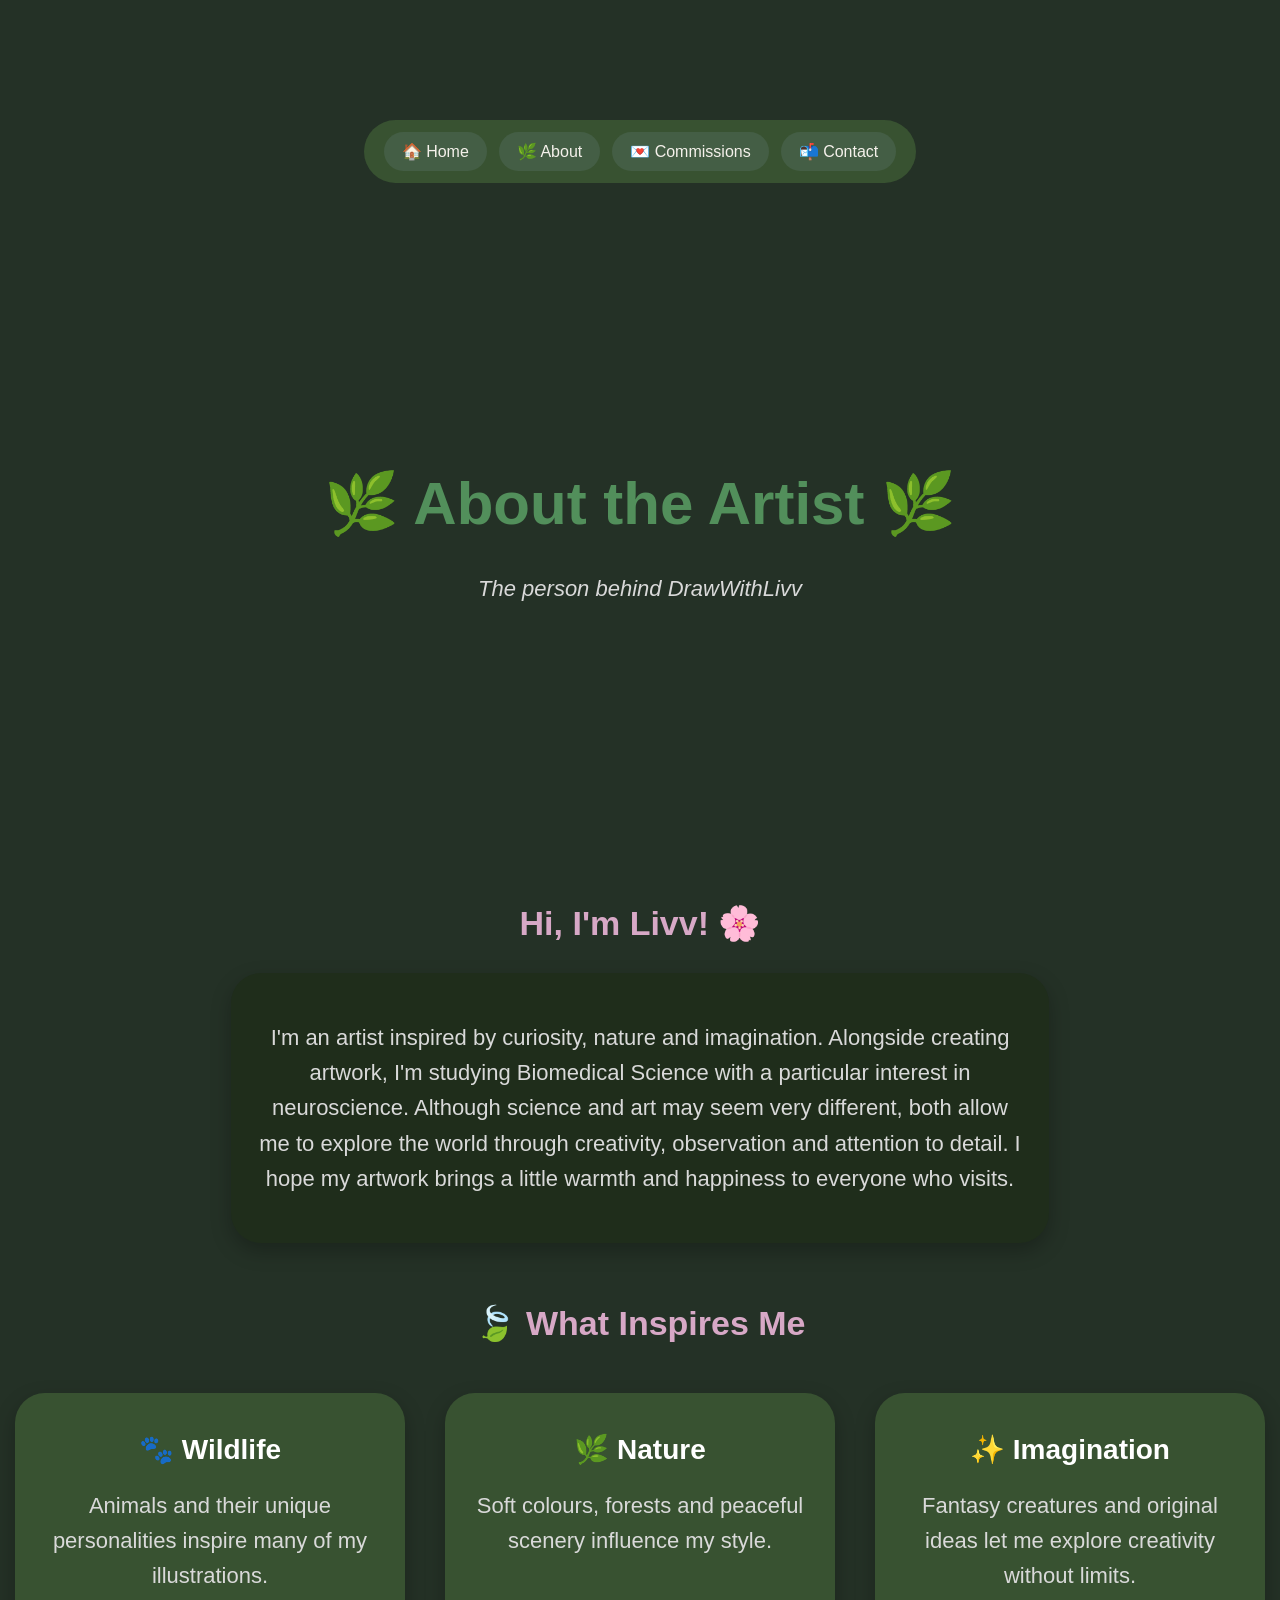
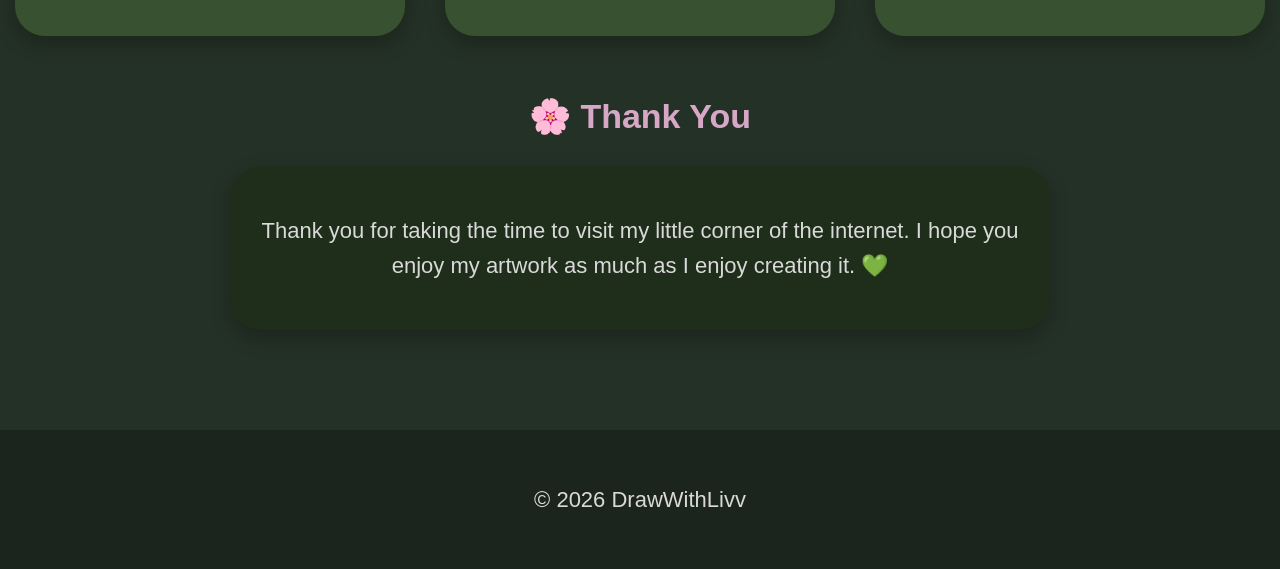
==== about.html @ d8d6efe6 "First website!" ====
<!DOCTYPE html>
<html lang="en">

<head>

<meta charset="UTF-8">

<meta name="viewport" content="width=device-width, initial-scale=1.0">

<title>About | DrawWithLivv</title>

<link rel="stylesheet" href="style.css">

</head>

<body>

<nav>

<a href="index.html">🏠 Home</a>

<a href="about.html">🌿 About</a>

<a href="commissions.html">💌 Commissions</a>

<a href="index.html#contact">📬 Contact</a>

</nav>

<header class="hero">

<h1>🌿 About the Artist 🌿</h1>

<p class="tagline">

The person behind DrawWithLivv

</p>

</header>

<section>

<h2>Hi, I'm Livv! 🌸</h2>

<div class="note">

<p>

I'm an artist inspired by curiosity, nature and imagination.

Alongside creating artwork, I'm studying Biomedical Science with a particular interest in neuroscience.

Although science and art may seem very different, both allow me to explore the world through creativity, observation and attention to detail.

I hope my artwork brings a little warmth and happiness to everyone who visits.

</p>

</div>

</section>

<section>

<h2>🍃 What Inspires Me</h2>

<div class="gallery">

<div class="artwork">

<h3>🐾 Wildlife</h3>

<p>

Animals and their unique personalities inspire many of my illustrations.

</p>

</div>

<div class="artwork">

<h3>🌿 Nature</h3>

<p>

Soft colours, forests and peaceful scenery influence my style.

</p>

</div>

<div class="artwork">

<h3>✨ Imagination</h3>

<p>

Fantasy creatures and original ideas let me explore creativity without limits.

</p>

</div>

</div>

</section>

<section>

<h2>🌸 Thank You</h2>

<div class="note">

<p>

Thank you for taking the time to visit my little corner of the internet.

I hope you enjoy my artwork as much as I enjoy creating it.

💚

</p>

</div>

</section>

<footer>

<p>

© 2026 DrawWithLivv

</p>

</footer>

</body>

</html>
---- style.css ----
/* ---------- GENERAL ---------- */

html{
    scroll-behavior:smooth;
}

body{
    background-color:#243126;
    color:#d9d9d9;

    font-family:Arial, sans-serif;

    text-align:center;

    margin:0;

    padding-top:100px;
}
body{
    font-family:'Quicksand', sans-serif;
}
note{

    max-width:800px;

    margin:50px auto;

    padding:40px;

    background:#385231;

    border-radius:30px;

    box-shadow:0 10px 25px rgba(0,0,0,0.2);

}

/* ---------- HEADER ---------- */

header{
    margin-top:30px;
    margin-bottom:60px;
}

h1{
    font-size:60px;
    color:#528f5b;
    margin-bottom:10px;
}

.tagline{
    font-size:22px;
    font-style:italic;
    color:#d9d9d9;
}
.hero{

    min-height:70vh;

    display:flex;

    flex-direction:column;

    justify-content:center;

    align-items:center;

}
.hero-button{

    margin-top:30px;

    background:#5b7d5f;

    color:white;

    padding:15px 30px;

    border-radius:999px;

    text-decoration:none;

    font-size:20px;

    transition:0.3s;

}
.hero-button:hover{

    background:#6d9472;

    transform:translateY(-3px);

}


/* ---------- HEADINGS ---------- */

h2{
    color:#d7a8c6;
    font-size:34px;
    margin-top:60px;
}

h3{
    color:#ffffff;
    font-size:28px;
}

.divider{

    font-size:28px;

    margin:70px 0;

}
/* ---------- TEXT ---------- */

p{
    font-size:22px;
    line-height:1.6;
    color:#d9d9d9;
}
.intro-box{

    max-width: 850px;

    margin: 40px auto;

    padding: 35px;

    background-color: #385231;

    border-radius: 30px;

    line-height: 1.8;

}


/* ---------- NAVIGATION ---------- */

nav{

    position:sticky;

    top:0;

    z-index:1000;

    display:flex;

    justify-content:center;

    flex-wrap:wrap;

    gap:12px;

    background:#385231;

    padding:12px 20px;

    border-radius:999px;

    width:fit-content;

    max-width:90%;

    margin:20px auto;

}

nav a{

    background:#445e45;

    color:#f5f1eb;

    padding:10px 18px;

    border-radius:999px;

    text-decoration:none;

    transition:0.3s;

}

nav a:hover{

    background:#6d9472;

    transform:translateY(-2px);

}



/* ---------- GALLERY ---------- */

.gallery{

    display:flex;

    justify-content:center;

    flex-wrap:wrap;

    gap:40px;

    margin-top:50px;

}


/* ---------- ARTWORK CARDS ---------- */

.artwork{

    width:350px;

    background:#385231;

    border-radius:30px;

    padding:20px;

    transition:0.3s;

    box-shadow:0 8px 20px rgba(0,0,0,0.25);

}

.artwork:hover{

    transform:translateY(-8px);

    box-shadow:0 15px 35px rgba(0,0,0,0.35);

}
.badge{

    display:inline-block;

    padding:8px 18px;

    border-radius:999px;

    font-weight:bold;

    margin-bottom:15px;

}
.finished{

    background:#6d9472;

    color:white;

}
.wip{

    background:#cfa7bd;

    color:white;

}
.artwork h3{

    margin-top:20px;

    margin-bottom:10px;

}
.hero-button{

border-radius:999px;

transition:0.3s;

}
.hero-button:hover{

transform:translateY(-3px);

}

/* ---------- IMAGES ---------- */

.artwork img{

    width:100%;

    border-radius:20px;

    transition:0.4s;

}

.artwork:hover img{

    transform:scale(1.03);

}
.artwork img{

    margin-top:10px;

}

/* ---------- LITTLE STATUS BOX ---------- */

.work-status{

    background:#2d4128;

    width:80%;

    margin:0 auto 20px;

    padding:15px;

    border-radius:20px;

}


/* ---------- NOTE BOXES ---------- */

.note{

    background:#1f2d1b;

    width:60%;

    margin:30px auto;

    padding:25px;

    border-radius:30px;

    box-shadow:0 8px 20px rgba(0,0,0,0.25);

}
/* ---------- FOOTER ---------- */

footer{

    margin-top:100px;

    padding:30px;

    background:#1b241d;

    color:#f2eee7;

    font-size:16px;

}
/* ---------- MEDIA QUERIES ---------- */
#contact a{

    color:#f5f1eb;

    text-decoration:none;

    font-weight:bold;

    transition:0.3s;

}
#contact a:hover{

    color:#e9bfd7;

}
@media (max-width: 768px) {

    nav {

        border-radius: 20px;

        padding: 15px;

    }

    nav a {

        font-size: 16px;

        margin: 5px;

    }

}
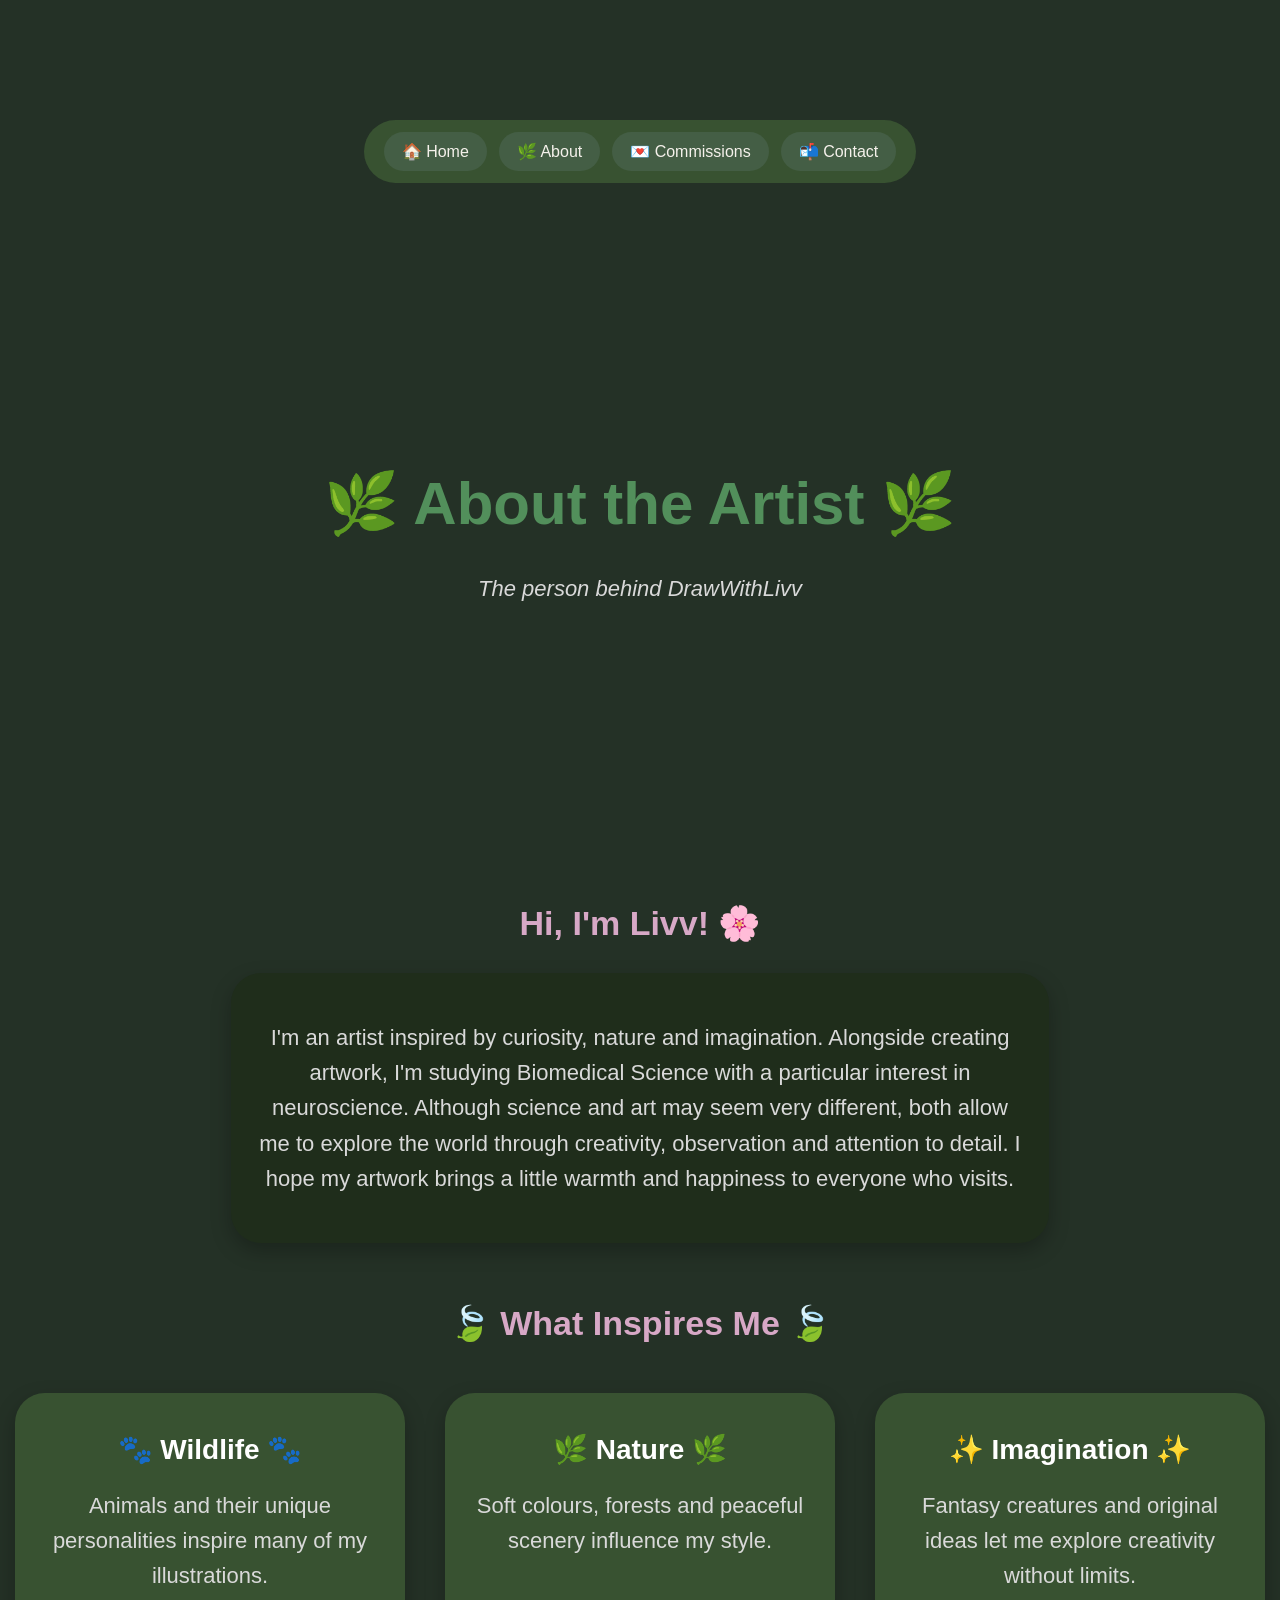
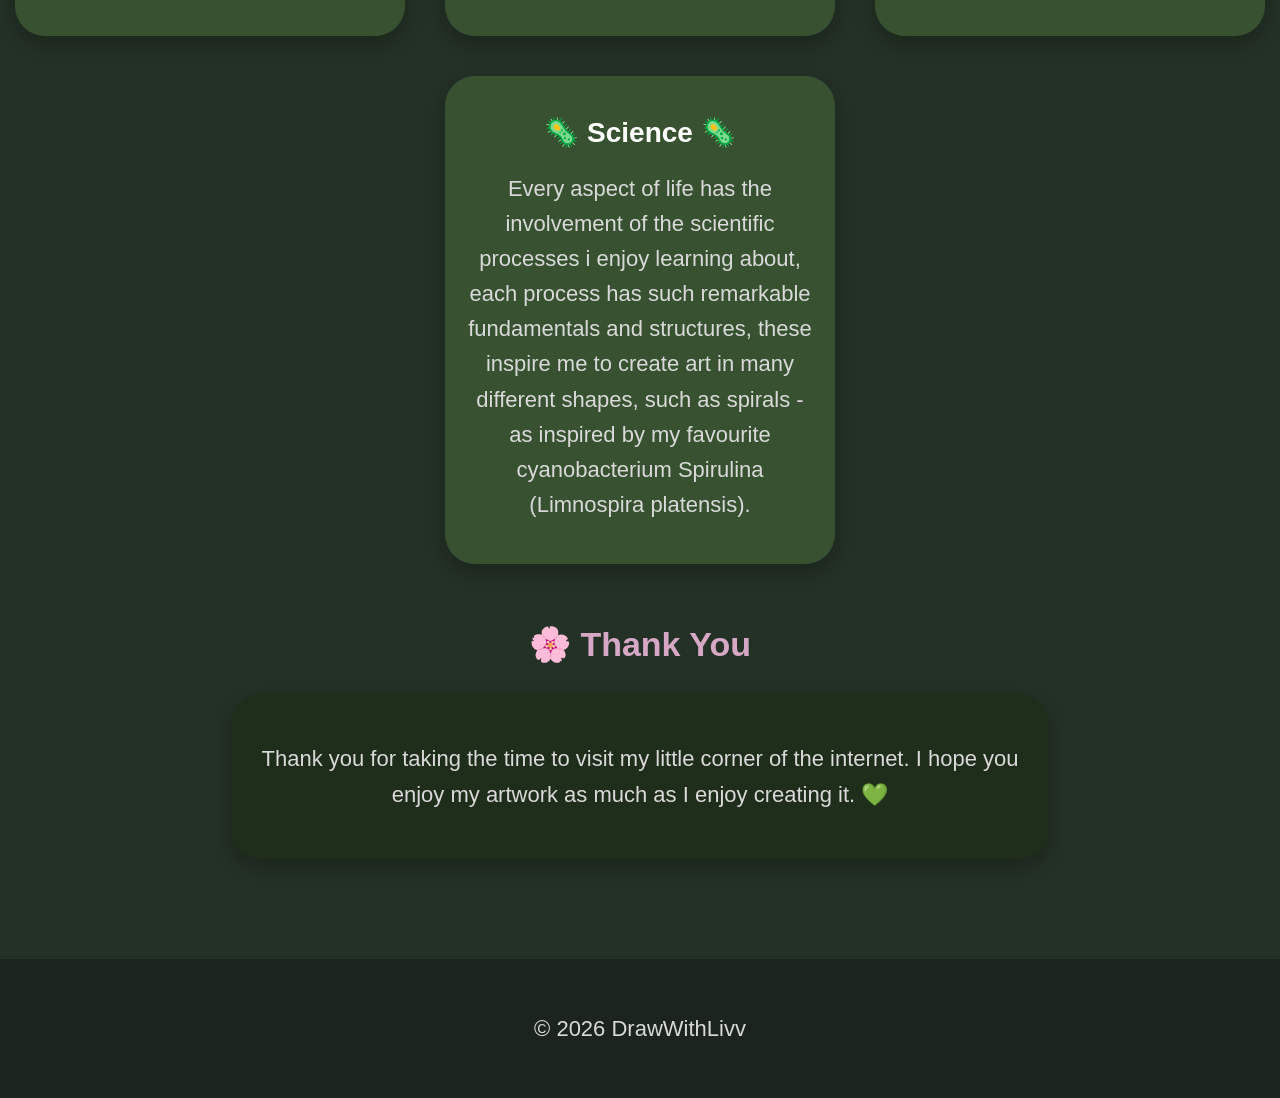
==== commit 85a54319: "Update About page with new science inspiration section Added a new section about science as an inspi" ====
--- a/about.html
+++ b/about.html
@@ -63,13 +63,13 @@
 
 <section>
 
-<h2>🍃 What Inspires Me</h2>
+<h2>🍃 What Inspires Me 🍃</h2>
 
 <div class="gallery">
 
 <div class="artwork">
 
-<h3>🐾 Wildlife</h3>
+<h3>🐾 Wildlife 🐾</h3>
 
 <p>
 
@@ -81,7 +81,7 @@
 
 <div class="artwork">
 
-<h3>🌿 Nature</h3>
+<h3>🌿 Nature 🌿</h3>
 
 <p>
 
@@ -93,7 +93,7 @@
 
 <div class="artwork">
 
-<h3>✨ Imagination</h3>
+<h3>✨ Imagination ✨</h3>
 
 <p>
 
@@ -102,6 +102,19 @@
 </p>
 
 </div>
+
+<div class="artwork">
+
+<h3>🦠 Science 🦠 </h3>
+
+<p>
+
+Every aspect of life has the involvement of the scientific processes i enjoy learning about, each process has such remarkable fundamentals and structures, these inspire me to create art in many different shapes, such as spirals - as inspired by my favourite cyanobacterium Spirulina (Limnospira platensis).
+
+</p>
+
+</div>
+
 
 </div>
 
@@ -139,4 +152,4 @@
 
 </body>
 
-</html>+</html>
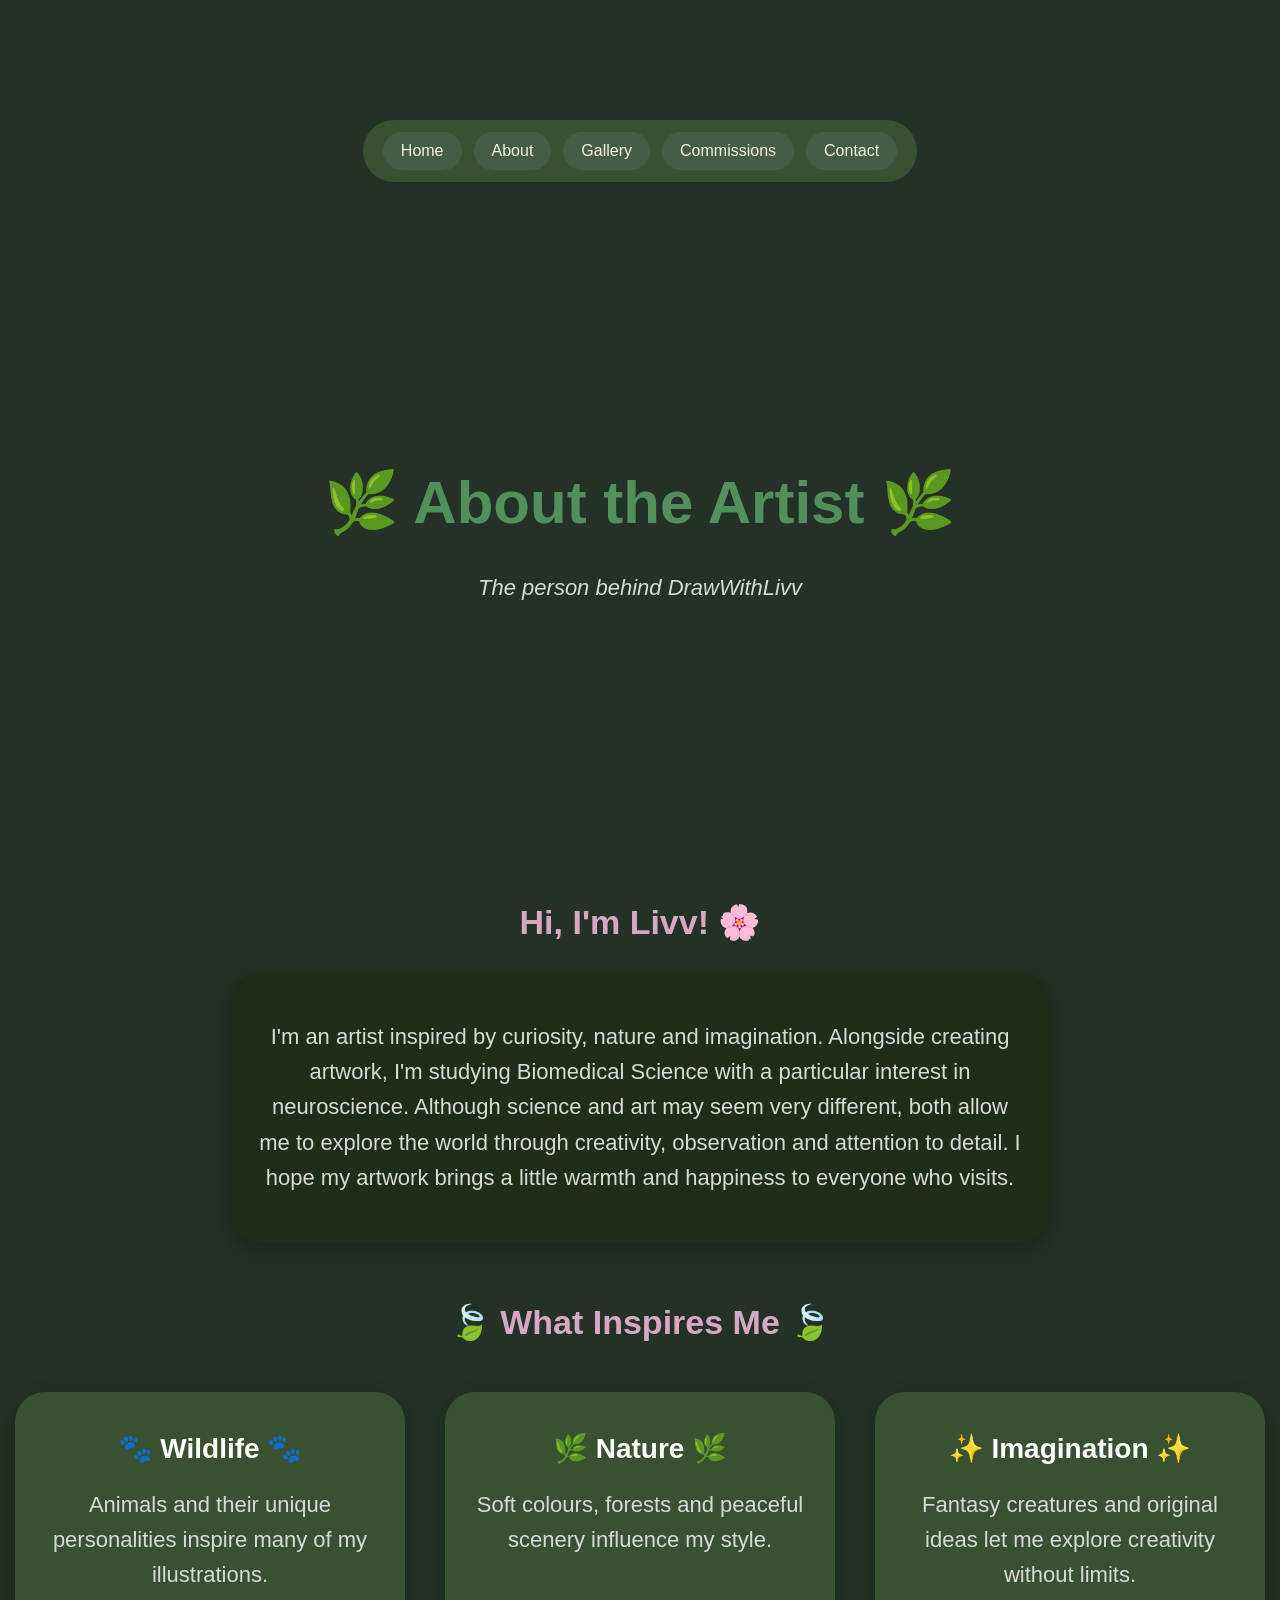
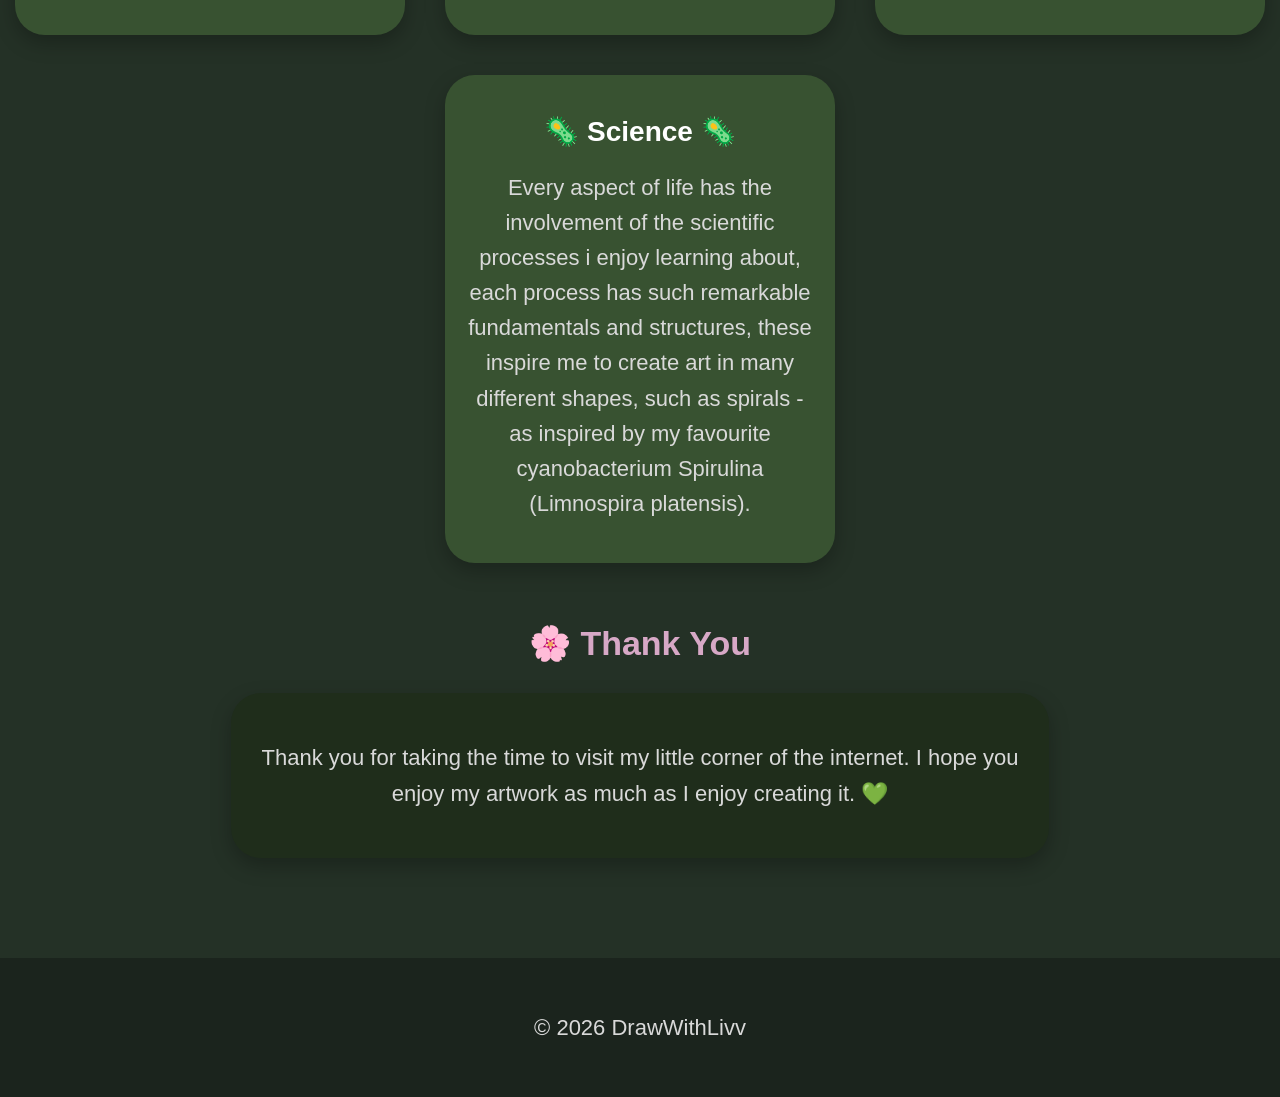
==== commit 62cf9b60: "Update about.html" ====
--- a/about.html
+++ b/about.html
@@ -16,15 +16,11 @@
 <body>
 
 <nav>
-
-<a href="index.html">🏠 Home</a>
-
-<a href="about.html">🌿 About</a>
-
-<a href="commissions.html">💌 Commissions</a>
-
-<a href="index.html#contact">📬 Contact</a>
-
+    <a href="index.html">Home</a>
+    <a href="about.html">About</a>
+    <a href="gallery.html">Gallery</a>
+    <a href="commission.html">Commissions</a>
+    <a href="index.html#contact">Contact</a>
 </nav>
 
 <header class="hero">
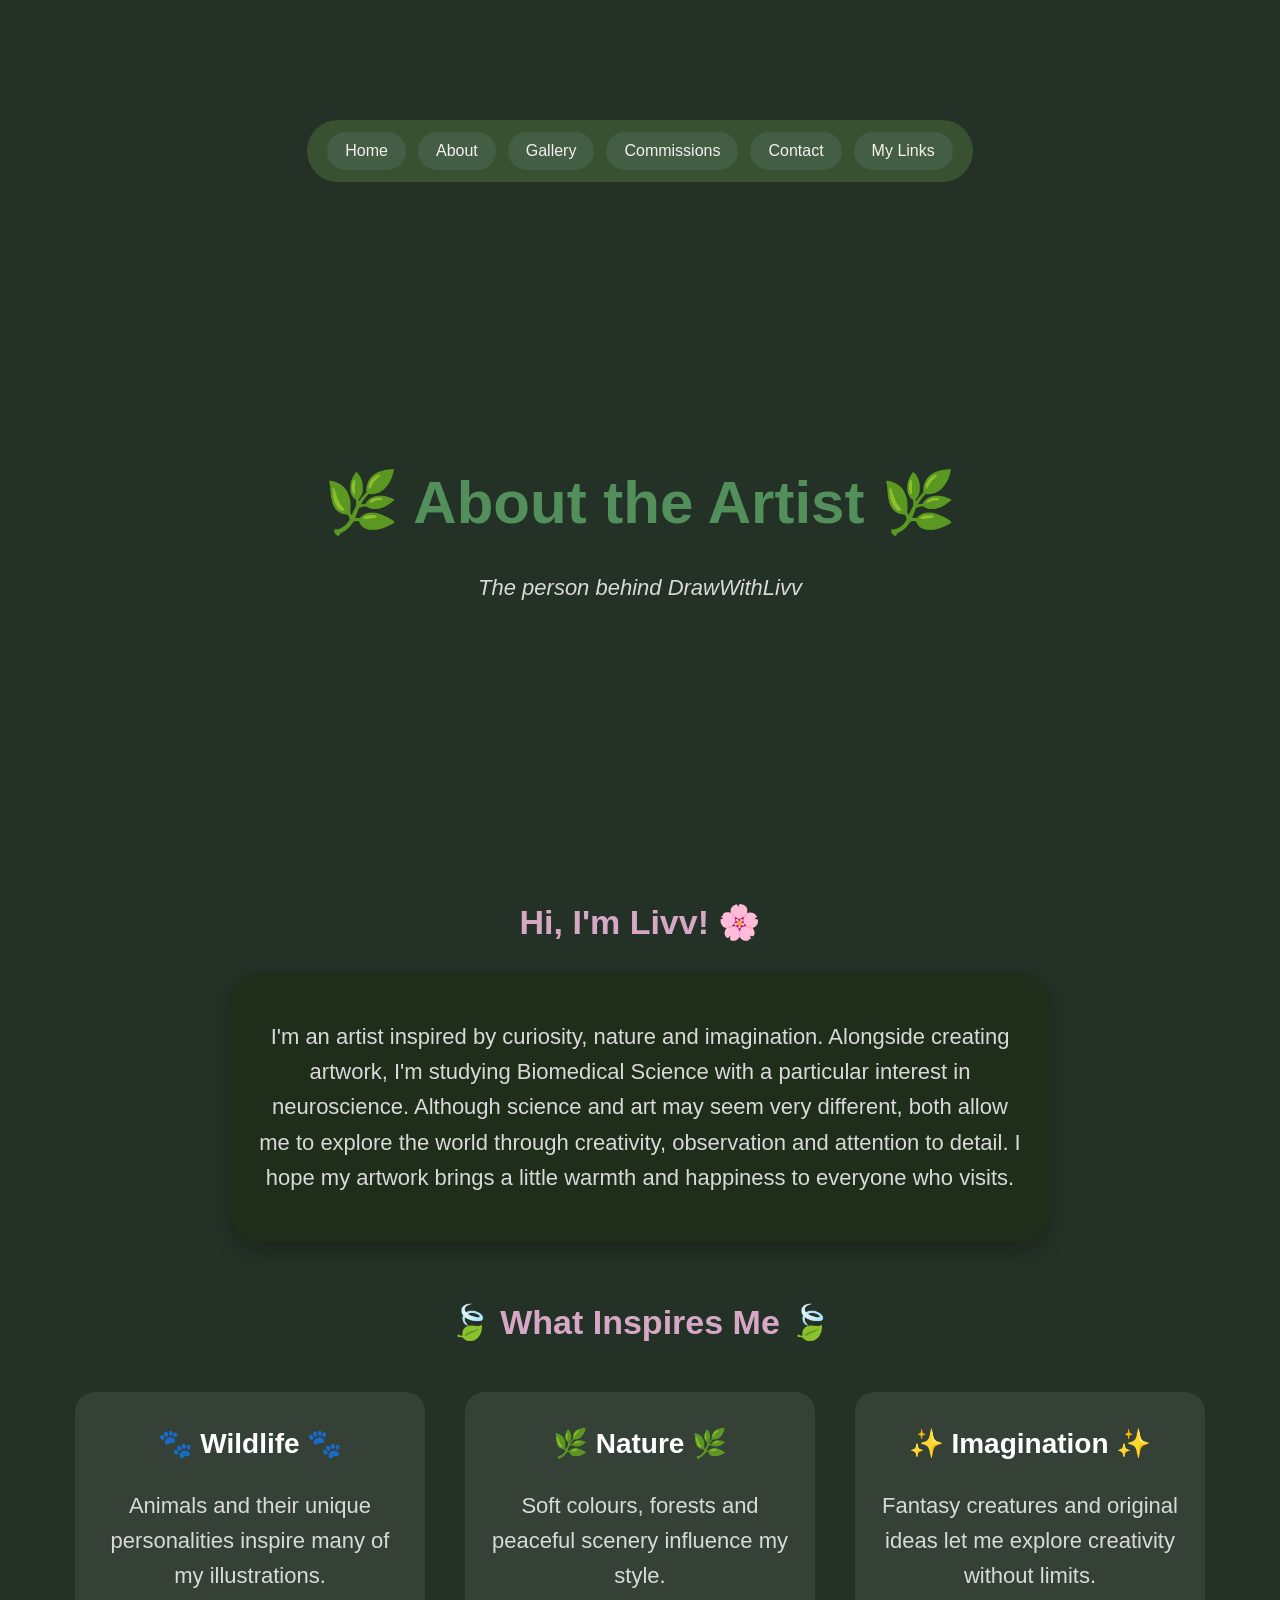
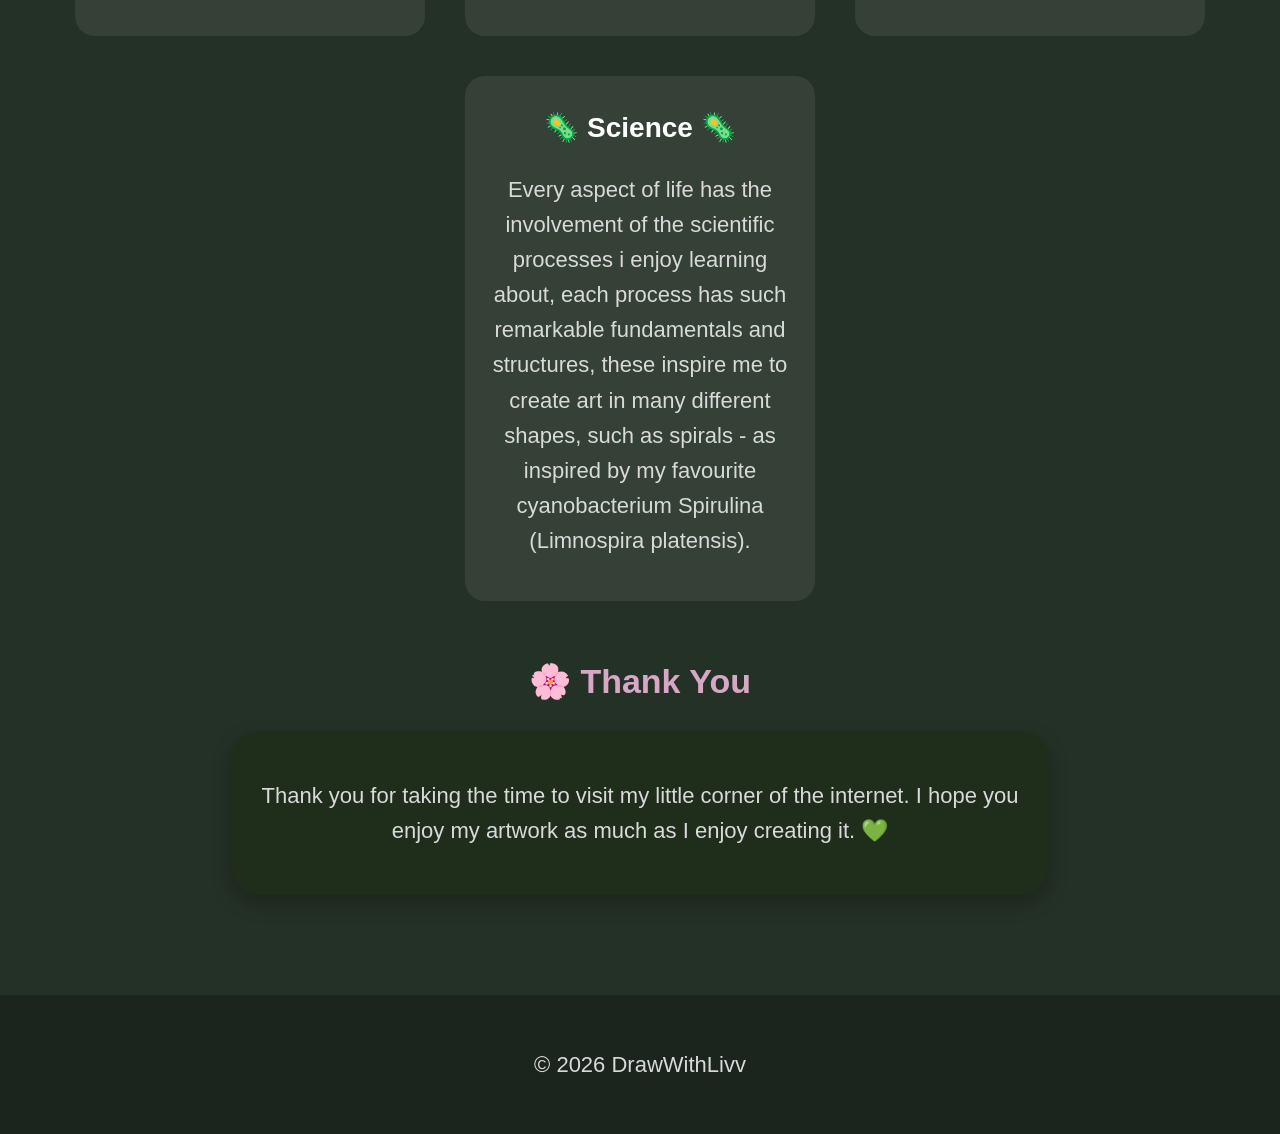
==== commit 91f124f7: "Update navigation to include 'My Links' Added a link to 'My Links' in the navigation." ====
--- a/about.html
+++ b/about.html
@@ -2,7 +2,15 @@
 <html lang="en">
 
 <head>
+<!-- Google tag (gtag.js) -->
+<script async src="https://www.googletagmanager.com/gtag/js?id=G-Z549JHGPP0"></script>
+<script>
+  window.dataLayer = window.dataLayer || [];
+  function gtag(){dataLayer.push(arguments);}
+  gtag('js', new Date());
 
+  gtag('config', 'G-Z549JHGPP0');
+</script>
 <meta charset="UTF-8">
 
 <meta name="viewport" content="width=device-width, initial-scale=1.0">
@@ -18,11 +26,11 @@
 <nav>
     <a href="index.html">Home</a>
     <a href="about.html">About</a>
-    <a href="gallery.html">Gallery</a>
-    <a href="commission.html">Commissions</a>
+    <a href="index.html#art">Gallery</a>
+    <a href="commissions.html">Commissions</a>
     <a href="index.html#contact">Contact</a>
+   <a href="links.html">My Links</a>
 </nav>
-
 <header class="hero">
 
 <h1>🌿 About the Artist 🌿</h1>
--- a/style.css
+++ b/style.css
@@ -212,78 +212,109 @@
 
 }
 
-
-/* ---------- ARTWORK CARDS ---------- */
-
-.artwork{
-
-    width:350px;
-
-    background:#385231;
-
-    border-radius:30px;
-
-    padding:20px;
-
-    transition:0.3s;
-
-    box-shadow:0 8px 20px rgba(0,0,0,0.25);
-
-}
-
-.artwork:hover{
-
-    transform:translateY(-8px);
-
-    box-shadow:0 15px 35px rgba(0,0,0,0.35);
-
-}
-.badge{
-
-    display:inline-block;
-
-    padding:8px 18px;
-
-    border-radius:999px;
-
-    font-weight:bold;
-
-    margin-bottom:15px;
-
-}
-.finished{
-
-    background:#6d9472;
-
-    color:white;
-
-}
-.wip{
-
-    background:#cfa7bd;
-
-    color:white;
-
-}
-.artwork h3{
-
-    margin-top:20px;
-
-    margin-bottom:10px;
-
-}
-.hero-button{
-
-border-radius:999px;
-
-transition:0.3s;
-
-}
-.hero-button:hover{
-
-transform:translateY(-3px);
-
-}
+/* ==============================
+   ARTWORK CARDS
+   ============================== */
+
+.artwork {
+    width: 350px;
+    background: rgba(255, 255, 255, 0.08);
+    border-radius: 20px;
+    padding: 20px;
+    box-sizing: border-box;
+    transition: 0.3s ease;
+}
+
+.artwork:hover {
+    transform: translateY(-5px);
+}
+
+
+/* ==============================
+   IMAGE CONTAINER
+   ============================== */
+
+.image-container {
+    width: 100%;
+    display: flex;
+    align-items: center;
+    justify-content: center;
+}
+
+.image-wrapper {
+    position: relative;
+    display: inline-block;
+    max-width: 100%;
+    max-height: 500px;
+    line-height: 0;
+}
+
+
+/* ==============================
+   GALLERY IMAGE
+   ============================== */
+
+.gallery-image {
+    display: block;
+    width: auto;
+    height: auto;
+    max-width: 100%;
+    max-height: 500px;
+    border-radius: 20px;
+    cursor: pointer;
+    transition: 0.4s;
+}
+
+
+/* ==============================
+   WATERMARK
+   ============================== */
+
+.watermark {
+    position: absolute;
+    bottom: 8px;
+    right: 10px;
+
+    color: white;
+    font-size: 13px;
+    font-style: italic;
+    font-weight: normal;
+
+    opacity: 0.7;
+
+    text-shadow: 1px 1px 4px rgba(0, 0, 0, 0.8);
+
+    pointer-events: none;
+    user-select: none;
+    z-index: 10;
+}
+
+
+/* ==============================
+   ARTWORK TEXT
+   ============================== */
+
+.artwork h3 {
+    margin-top: 15px;
+}
+
+.artwork p {
+    margin-top: 8px;
+}
+
+
+/* ==============================
+   GALLERY LAYOUT
+   ============================== */
+
+.gallery {
+    display: flex;
+    justify-content: center;
+    flex-wrap: wrap;
+    gap: 40px;
+    margin-top: 50px;
+}
+
 
 /* ---------- IMAGES ---------- */
 
@@ -306,6 +337,10 @@
 
     margin-top:10px;
 
+}
+.artwork img {
+    user-select: none;
+    -webkit-user-drag: none;
 }
 
 /* ---------- LITTLE STATUS BOX ---------- */
@@ -393,3 +428,249 @@
     }
 
 }
+
+
+/* ========================================
+   WORK STATUS
+   ======================================== */
+
+.work-status {
+    margin-bottom: 8px;
+}
+
+
+/* ========================================
+   MOBILE WATERMARK
+   ======================================== */
+
+@media (max-width: 600px) {
+
+    .watermark {
+        bottom: 8px;
+        right: 8px;
+        font-size: 11px;
+    }
+
+}
+ /* =========================================
+    GALLERY IMAGE
+    ========================================= */
+
+.image-container {
+    position: relative;
+    width: 100%;
+    overflow: hidden;
+}
+
+.gallery-image {
+    display: block;
+    width: 100%;
+    height: auto;
+    cursor: pointer;
+}
+
+
+/* =========================================
+   GALLERY WATERMARK
+   ========================================= */
+
+.watermark {
+    position: absolute;
+
+    bottom: 10px;
+    right: 12px;
+
+    color: white;
+    font-size: 13px;
+    font-style: italic;
+
+    opacity: 0.7;
+
+    text-shadow:
+        1px 1px 4px rgba(0, 0, 0, 0.8);
+
+    pointer-events: none;
+    user-select: none;
+
+    z-index: 5;
+}
+
+
+/* =========================================
+   FULL-SCREEN IMAGE VIEWER
+   ========================================= */
+
+.image-viewer {
+    position: fixed;
+
+    inset: 0;
+
+    width: 100%;
+    height: 100%;
+
+    background: rgba(0, 0, 0, 0.92);
+
+    display: none;
+
+    align-items: center;
+    justify-content: center;
+
+    padding: 30px;
+
+    box-sizing: border-box;
+
+    z-index: 9999;
+}
+
+
+/* When opened */
+
+.image-viewer.active {
+    display: flex;
+}
+
+
+/* =========================================
+   LARGE IMAGE
+   ========================================= */
+
+.viewer-image-container {
+    position: relative;
+
+    max-width: 95vw;
+    max-height: 90vh;
+
+    display: flex;
+
+    align-items: center;
+    justify-content: center;
+}
+
+
+.viewer-image-container img {
+    display: block;
+
+    max-width: 95vw;
+    max-height: 90vh;
+
+    width: auto;
+    height: auto;
+
+    object-fit: contain;
+
+    user-select: none;
+    -webkit-user-drag: none;
+}
+
+
+/* =========================================
+   VIEWER WATERMARK
+   ========================================= */
+
+.viewer-watermark {
+    position: absolute;
+
+    bottom: 12px;
+    right: 15px;
+
+    color: white;
+
+    font-size: 16px;
+    font-style: italic;
+
+    opacity: 0.7;
+
+    text-shadow:
+        1px 1px 5px rgba(0, 0, 0, 0.9);
+
+    pointer-events: none;
+    user-select: none;
+
+    z-index: 10;
+}
+
+
+/* =========================================
+   CLOSE BUTTON
+   ========================================= */
+
+.close-viewer {
+    position: absolute;
+
+    top: 20px;
+    right: 25px;
+
+    width: 45px;
+    height: 45px;
+
+    border: none;
+    border-radius: 50%;
+
+    background: rgba(255, 255, 255, 0.15);
+
+    color: white;
+
+    font-size: 32px;
+    line-height: 40px;
+
+    cursor: pointer;
+
+    z-index: 10000;
+}
+
+
+.close-viewer:hover {
+    background: rgba(255, 255, 255, 0.3);
+}
+
+
+/* =========================================
+   MOBILE
+   ========================================= */
+
+@media (max-width: 600px) {
+
+    .image-viewer {
+        padding: 15px;
+    }
+
+    .viewer-image-container {
+        max-width: 100vw;
+        max-height: 90vh;
+    }
+
+    .viewer-image-container img {
+        max-width: 100vw;
+        max-height: 90vh;
+    }
+
+    .viewer-watermark {
+        bottom: 8px;
+        right: 10px;
+        font-size: 12px;
+    }
+
+    .watermark {
+        bottom: 7px;
+        right: 8px;
+        font-size: 11px;
+    }
+
+    .close-viewer {
+        top: 12px;
+        right: 12px;
+
+        width: 40px;
+        height: 40px;
+
+        font-size: 28px;
+    }
+
+}
+
+
+/* Prevent scrolling behind viewer */
+
+body.viewer-open {
+    overflow: hidden;
+}
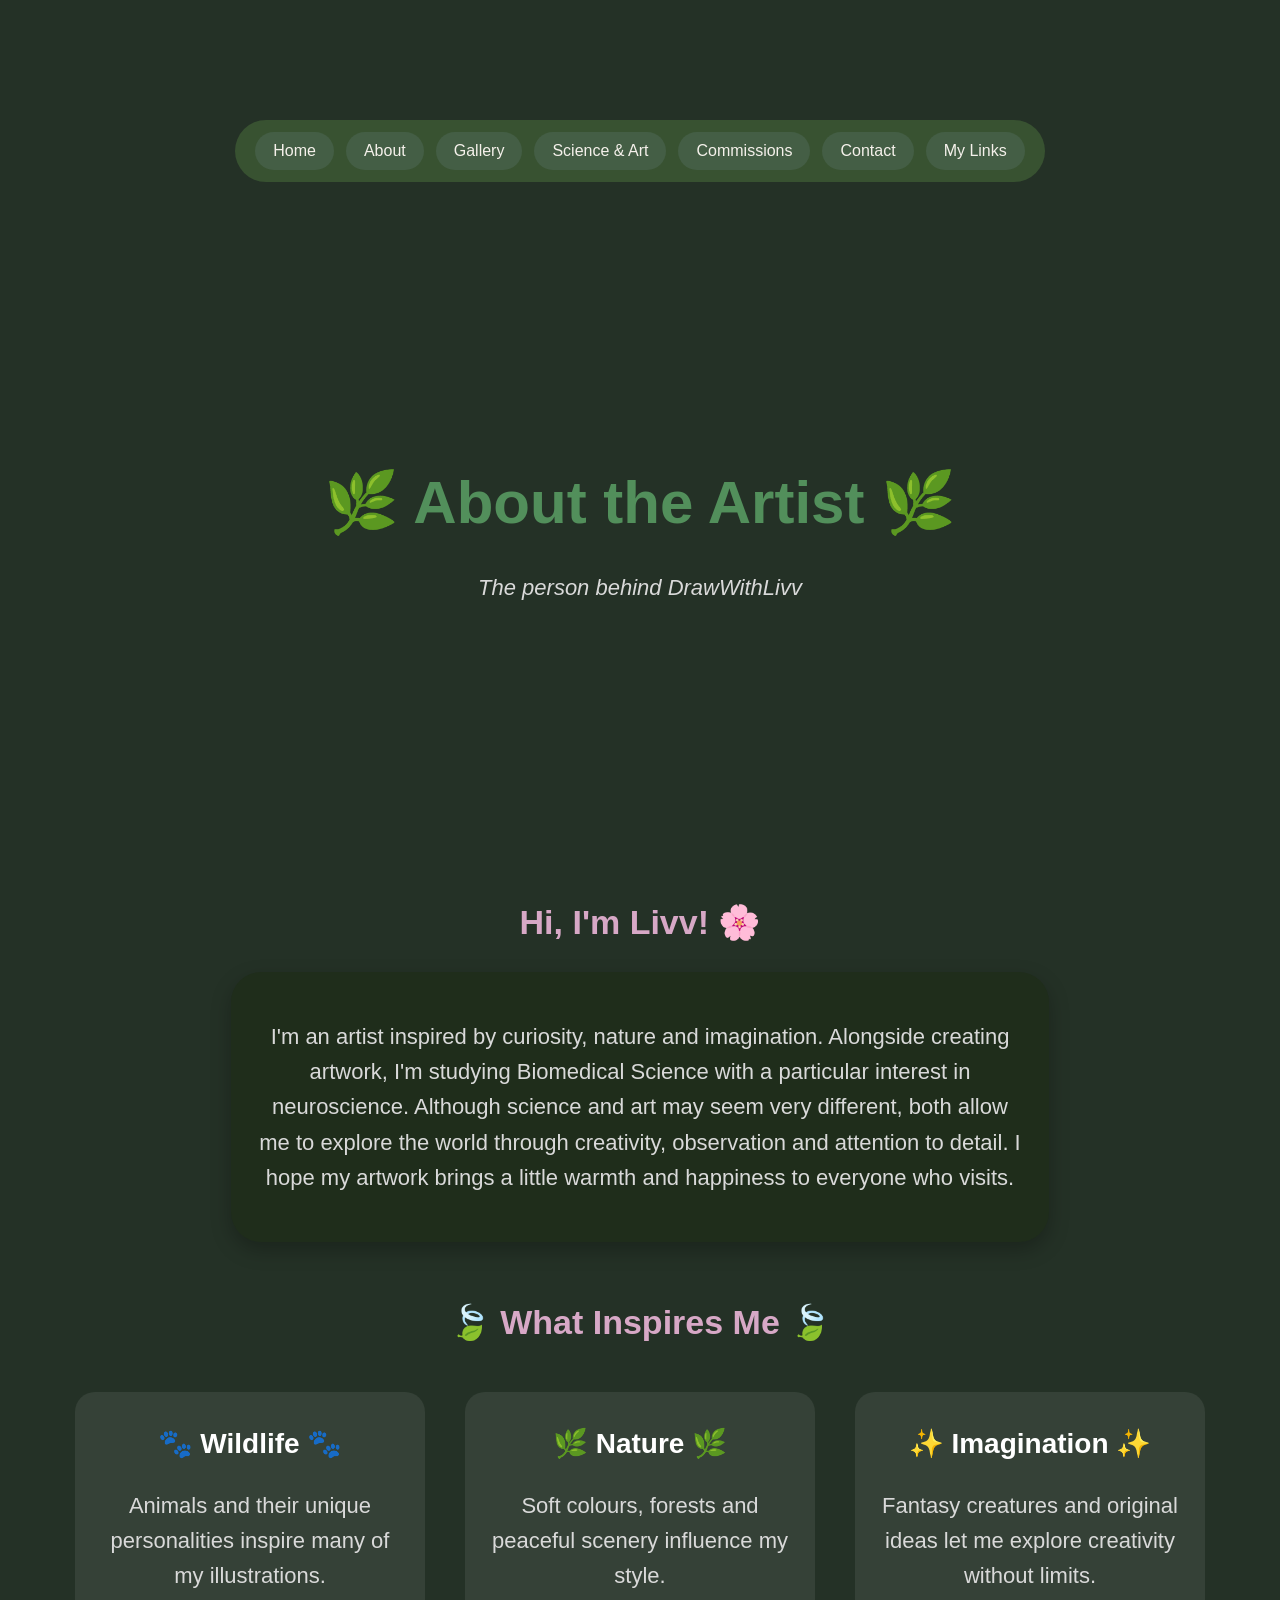
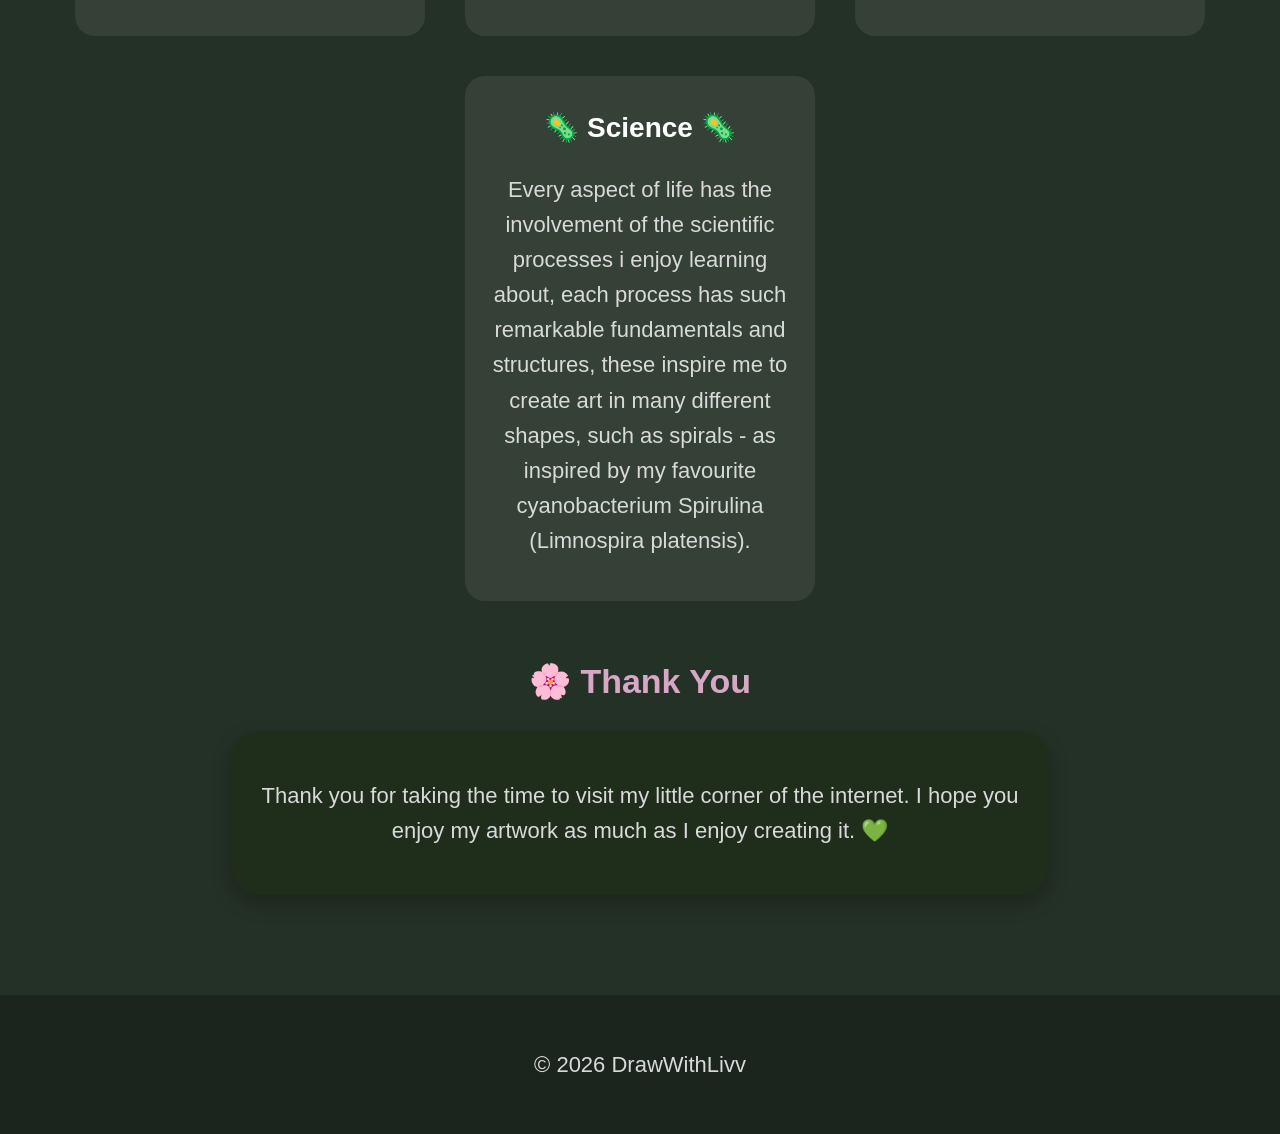
==== commit 3c05f43f: "Update about.html" ====
--- a/about.html
+++ b/about.html
@@ -27,6 +27,7 @@
     <a href="index.html">Home</a>
     <a href="about.html">About</a>
     <a href="index.html#art">Gallery</a>
+  <a href="science-art.html#art">Science & Art</a>
     <a href="commissions.html">Commissions</a>
     <a href="index.html#contact">Contact</a>
    <a href="links.html">My Links</a>
--- a/style.css
+++ b/style.css
@@ -248,6 +248,7 @@
     max-height: 500px;
     line-height: 0;
 }
+
 
 
 /* ==============================
@@ -674,3 +675,262 @@
 body.viewer-open {
     overflow: hidden;
 }
+
+/* =========================================
+   SCIENCE ART FLIP CARDS
+   Add this section after the existing site styles.
+========================================= */
+
+/* Keep the existing artwork card dimensions, colors and padding. */
+.artwork.flip-card {
+    perspective: 1000px;
+    cursor: pointer;
+    transform: none;
+}
+
+/* Disable the existing artwork hover lift on flip cards. */
+.artwork.flip-card:hover {
+    transform: none;
+}
+
+/* The inner card takes its height from the front face. */
+.artwork.flip-card .flip-card-inner {
+    position: relative;
+    width: 100%;
+    transform-style: preserve-3d;
+    transition: transform 0.7s ease;
+}
+
+/* Rotate both faces together. */
+.artwork.flip-card.flipped .flip-card-inner {
+    transform: rotateY(180deg);
+}
+
+/* Front and back share the same card area. */
+.artwork.flip-card .flip-card-front,
+.artwork.flip-card .flip-card-back {
+    box-sizing: border-box;
+    width: 100%;
+    border-radius: 12px;
+    backface-visibility: hidden;
+    -webkit-backface-visibility: hidden;
+}
+
+/* Front stays in normal flow so it determines card height. */
+.artwork.flip-card .flip-card-front {
+    position: relative;
+    background: #243126;
+}
+
+/* Back sits directly over the front. */
+.artwork.flip-card .flip-card-back {
+    position: absolute;
+    inset: 0;
+    height: 100%;
+    overflow-y: auto;
+    padding: 20px;
+    background: #385231;
+    color: #d9d9d9;
+    transform: rotateY(180deg);
+}
+
+/* Keep the back-side sketches within the card. */
+.artwork.flip-card .flip-card-back img {
+    display: block;
+    width: 100%;
+    max-width: 100%;
+    height: auto;
+    margin: 15px auto;
+    border-radius: 12px;
+    transform: none;
+}
+
+/* Don't enlarge the sketch images when the card is hovered. */
+.artwork.flip-card:hover .flip-card-back img {
+    transform: none;
+}
+
+.artwork.flip-card .flip-hint {
+    font-size: 16px;
+    text-align: center;
+    opacity: 0.8;
+}
+
+.artwork.flip-card:focus-visible {
+    outline: 3px solid #d7a8c6;
+    outline-offset: 4px;
+}
+
+@media (max-width: 600px) {
+    .artwork.flip-card .flip-card-back {
+        padding: 12px;
+    }
+}
+
+@media (prefers-reduced-motion: reduce) {
+    .artwork.flip-card .flip-card-inner {
+        transition: none;
+    }
+}
+
+/* Make the science art flip cards wider */
+.artwork.flip-card {
+    width: 550px;
+    max-width: 95vw;
+    margin-left: auto;
+    margin-right: auto;
+}
+
+/* Keep the artwork fitting inside the wider card */
+.flip-card-front .image-wrapper {
+    width: 100%;
+    max-width: 100%;
+}
+
+.flip-card-front .gallery-image {
+    max-width: 100%;
+    height: auto;
+}
+
+/* Keep the back side within the card */
+.flip-card-back {
+    width: 100%;
+    box-sizing: border-box;
+}
+
+/* =========================================
+   PERSONALISED COMMISSION CARD
+========================================= */
+
+.artwork.personalised-commission {
+    width: 550px;
+    max-width: 95%;
+    margin: 40px auto;
+    box-sizing: border-box;
+}
+
+/* Image container */
+.artwork.personalised-commission .image-container {
+    display: block;
+    width: 100%;
+}
+
+/* Image wrapper */
+.artwork.personalised-commission .image-wrapper {
+    width: 100%;
+    max-width: 100%;
+    max-height: none;
+}
+
+/* Keep the rectangular image proportional */
+.artwork.personalised-commission .gallery-image {
+    display: block;
+    width: 100%;
+    height: auto;
+    max-width: 100%;
+    max-height: none;
+    object-fit: contain;
+}
+
+/* Description */
+.artwork.personalised-commission p {
+    overflow-wrap: break-word;
+    line-height: 1.6;
+}
+
+/* Mobile layout */
+@media (max-width: 600px) {
+    .artwork.personalised-commission {
+        width: 95%;
+        padding: 15px;
+    }
+}
+
+/* =========================================
+   EXTRA WORK IN PROGRESS GALLERY
+========================================= */
+
+.extra-gallery {
+    display: flex;
+    flex-wrap: wrap;
+    justify-content: center;
+    align-items: stretch;
+    gap: 40px;
+    margin: 50px auto;
+}
+
+
+/* Personalised Commission card */
+.extra-gallery > .artwork.personalised-commission {
+    width: 550px;
+    max-width: 95%;
+    margin: 0;
+    box-sizing: border-box;
+}
+
+/* Keep the commission image proportional */
+.extra-gallery .personalised-commission .image-container {
+    display: block;
+    width: 100%;
+}
+
+.extra-gallery .personalised-commission .image-wrapper {
+    width: 100%;
+    max-width: 100%;
+    max-height: none;
+}
+
+.extra-gallery .personalised-commission .gallery-image {
+    display: block;
+    width: 100%;
+    height: auto;
+    max-width: 100%;
+    max-height: none;
+    object-fit: contain;
+}
+
+/* Mobile screens */
+@media (max-width: 600px) {
+    .extra-gallery {
+        gap: 30px;
+    }
+
+    .extra-gallery > .artwork,
+    .extra-gallery > .artwork.personalised-commission {
+        width: 95%;
+        max-width: 95%;
+    }
+}
+
+/* Science and art blackboard css */
+
+.blackboard {
+    background-colour:#003300;
+    colour: white;
+    padding: 20px;
+    border: 5px solid #8B4513;
+    border-radius: 10px;
+    font-family: 'Courier New', Courier, monospace;
+}
+.blackboard h1 {
+    font size: 36px;
+}
+.blackboard p {
+    font-size: 18px;
+}
+
+@media (max - width: 768px) {
+    .blackboard {
+        padding: 10px;
+        border-width: 3px;
+    }
+    .blackboard h1 {
+        font-size: 24px;
+    }
+    .blackboard p {
+        font-size: 14px;
+    }
+}
+
+
+    
